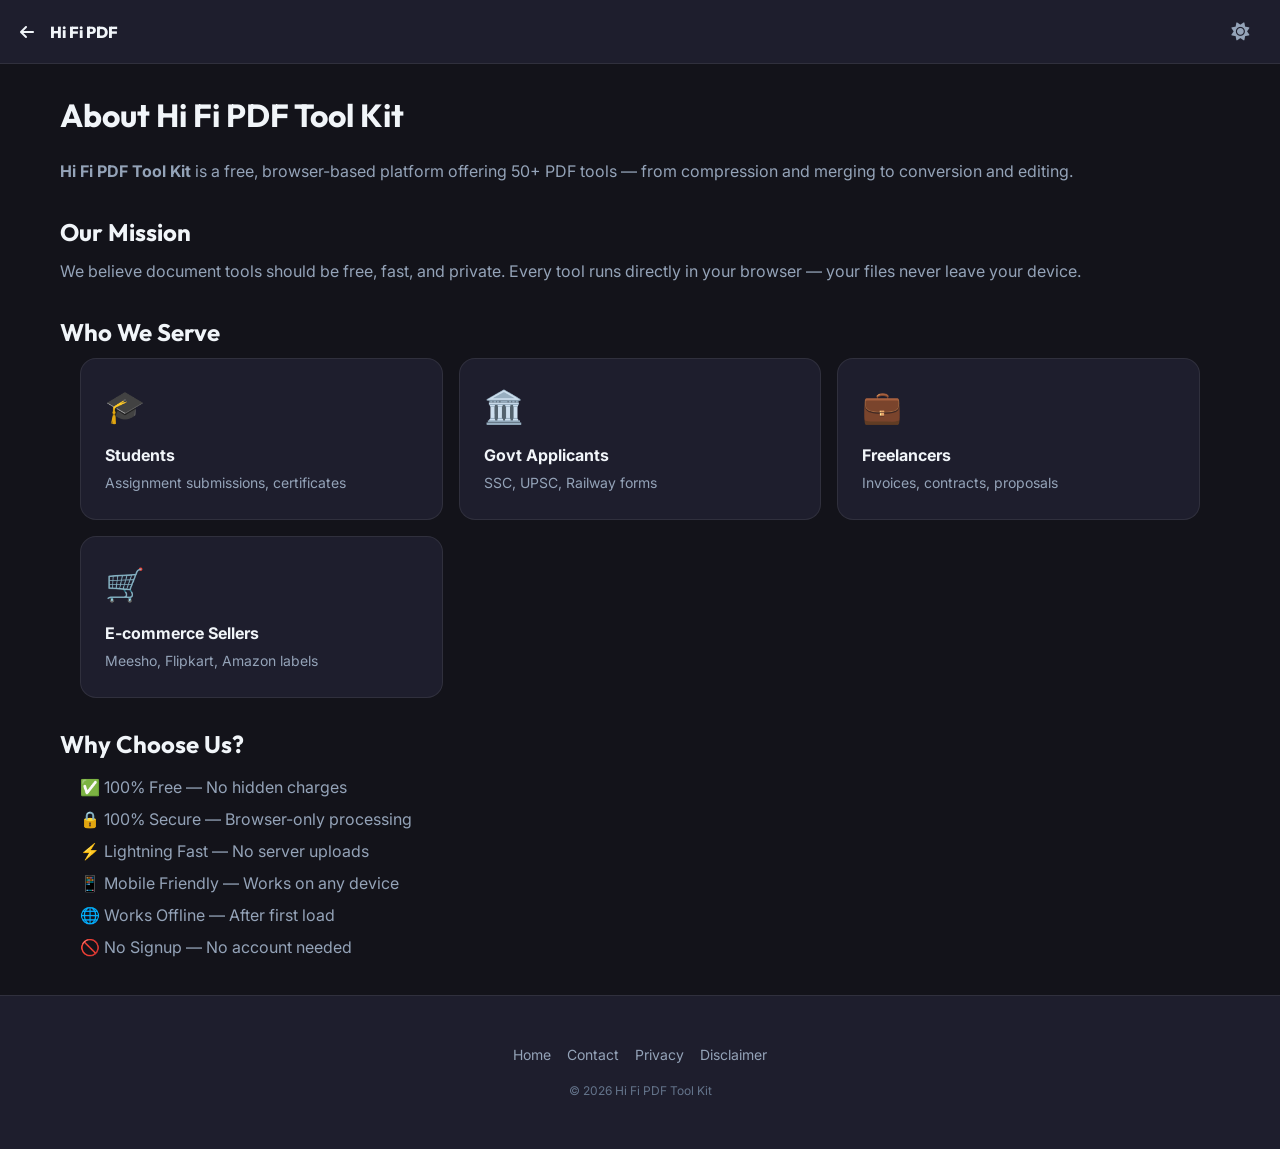
==== about.html @ 14dfd94e "Initial commit - Hi Fi PDF Tool Kit" ====
<!DOCTYPE html>
<html lang="en" data-theme="dark">
<head>
  <meta charset="UTF-8">
  <meta name="viewport" content="width=device-width, initial-scale=1.0">
  <title>About Us — Hi Fi PDF Tool Kit</title>
  <meta name="description" content="Learn about Hi Fi PDF Tool Kit — fast, secure, and smart PDF tools built for everyone.">
  <meta name="theme-color" content="#6C5CE7">
  <link rel="icon" type="image/svg+xml" href="data:image/svg+xml,<svg xmlns='http://www.w3.org/2000/svg' viewBox='0 0 100 100'><rect rx='20' width='100' height='100' fill='%236C5CE7'/><text x='50' y='68' text-anchor='middle' fill='white' font-size='42' font-family='Arial' font-weight='bold'>HF</text></svg>">
  <link rel="stylesheet" href="https://cdnjs.cloudflare.com/ajax/libs/font-awesome/6.5.1/css/all.min.css">
  <link rel="stylesheet" href="css/styles.css">
</head>
<body>
  <header class="top-nav">
    <a href="index.html" class="top-nav__brand" style="font-size:1rem"><i class="fas fa-arrow-left" style="-webkit-text-fill-color:var(--text-primary);margin-right:8px"></i> Hi Fi PDF</a>
    <div class="top-nav__actions"><button class="top-nav__btn" id="themeToggle" onclick="HiFiApp.toggleTheme()"><i class="fas fa-moon"></i></button></div>
  </header>
  <div class="container" style="padding:var(--space-xl) var(--container-padding)">
    <h1 style="margin-bottom:var(--space-lg)">About Hi Fi PDF Tool Kit</h1>
    <p style="margin-bottom:var(--space-base)"><strong>Hi Fi PDF Tool Kit</strong> is a free, browser-based platform offering 50+ PDF tools — from compression and merging to conversion and editing.</p>
    <h2 style="margin-top:var(--space-xl);margin-bottom:var(--space-md)">Our Mission</h2>
    <p style="margin-bottom:var(--space-base)">We believe document tools should be free, fast, and private. Every tool runs directly in your browser — your files never leave your device.</p>
    <h2 style="margin-top:var(--space-xl);margin-bottom:var(--space-md)">Who We Serve</h2>
    <div class="benefits-grid mt-md">
      <div class="benefit-card"><div class="benefit-card__icon">🎓</div><div class="benefit-card__title">Students</div><div class="benefit-card__desc">Assignment submissions, certificates</div></div>
      <div class="benefit-card"><div class="benefit-card__icon">🏛️</div><div class="benefit-card__title">Govt Applicants</div><div class="benefit-card__desc">SSC, UPSC, Railway forms</div></div>
      <div class="benefit-card"><div class="benefit-card__icon">💼</div><div class="benefit-card__title">Freelancers</div><div class="benefit-card__desc">Invoices, contracts, proposals</div></div>
      <div class="benefit-card"><div class="benefit-card__icon">🛒</div><div class="benefit-card__title">E-commerce Sellers</div><div class="benefit-card__desc">Meesho, Flipkart, Amazon labels</div></div>
    </div>
    <h2 style="margin-top:var(--space-xl);margin-bottom:var(--space-md)">Why Choose Us?</h2>
    <ul style="padding-left:20px;color:var(--text-secondary);line-height:2">
      <li>✅ 100% Free — No hidden charges</li>
      <li>🔒 100% Secure — Browser-only processing</li>
      <li>⚡ Lightning Fast — No server uploads</li>
      <li>📱 Mobile Friendly — Works on any device</li>
      <li>🌐 Works Offline — After first load</li>
      <li>🚫 No Signup — No account needed</li>
    </ul>
  </div>
  <footer class="footer"><div class="footer__links"><a href="index.html">Home</a><a href="contact.html">Contact</a><a href="privacy.html">Privacy</a><a href="disclaimer.html">Disclaimer</a></div><p class="footer__copy">© 2026 Hi Fi PDF Tool Kit</p></footer>
  <nav class="bottom-nav"><a href="index.html" class="bottom-nav__item"><i class="fas fa-home"></i><span>Home</span></a><a href="tool.html?id=compress-pdf" class="bottom-nav__item"><i class="fas fa-compress-arrows-alt"></i><span>Compress</span></a><a href="tool.html?id=merge-pdf" class="bottom-nav__item"><i class="fas fa-object-group"></i><span>Merge</span></a><a href="tool.html?id=jpg-to-pdf" class="bottom-nav__item"><i class="fas fa-image"></i><span>Convert</span></a><a href="tool.html?id=recent-history" class="bottom-nav__item"><i class="fas fa-history"></i><span>Recent</span></a></nav>
  <script src="js/tools-config.js"></script><script src="js/app.js"></script>
</body>
</html>
---- css/styles.css ----
/* ============================================
   Hi Fi PDF Tool Kit — Design System v3.0
   iLovePDF-Inspired Professional Redesign
   ============================================ */

/* --- Google Fonts --- */
@import url('https://fonts.googleapis.com/css2?family=Inter:wght@400;500;600;700;800&family=Outfit:wght@600;700;800&display=swap');

/* --- CSS Custom Properties --- */
:root {
  /* Primary Brand */
  --primary: #6C5CE7;
  --primary-light: #a29bfe;
  --primary-dark: #5a4bd1;
  --primary-gradient: linear-gradient(135deg, #6C5CE7, #a855f7);
  --primary-glow: 0 0 20px rgba(108, 92, 231, 0.3);

  /* Accent */
  --accent: #00B894;
  --accent-light: #55efc4;
  --accent-gradient: linear-gradient(135deg, #00B894, #00cec9);

  /* Backgrounds — Light, Clean, Professional */
  --bg-body: #f5f7ff;
  --bg-primary: #f5f7ff;
  --bg-secondary: #eef1fb;
  --bg-card: #FFFFFF;
  --bg-card-alt: #f0f2fa;
  --bg-elevated: #FFFFFF;
  --bg-glass: rgba(255, 255, 255, 0.85);
  --bg-overlay: rgba(0, 0, 0, 0.5);
  --bg-hero: linear-gradient(180deg, #ede8ff 0%, #f5f7ff 100%);

  /* Text */
  --text-primary: #1e293b;
  --text-secondary: #64748b;
  --text-tertiary: #94a3b8;
  --text-on-primary: #FFFFFF;

  /* Borders */
  --border: #e2e8f0;
  --border-light: #f1f5f9;
  --border-focus: #6C5CE7;

  /* Status */
  --success: #00B894;
  --success-bg: rgba(0, 184, 148, 0.1);
  --warning: #FDCB6E;
  --warning-bg: rgba(253, 203, 110, 0.1);
  --error: #E17055;
  --error-bg: rgba(225, 112, 85, 0.1);
  --info: #74b9ff;
  --info-bg: rgba(116, 185, 255, 0.1);

  /* Shadows */
  --shadow-sm: 0 1px 3px rgba(0, 0, 0, 0.04);
  --shadow-md: 0 4px 12px rgba(0, 0, 0, 0.06);
  --shadow-lg: 0 8px 30px rgba(0, 0, 0, 0.08);
  --shadow-xl: 0 20px 50px rgba(0, 0, 0, 0.1);
  --shadow-card: 0 1px 3px rgba(0,0,0,0.04), 0 2px 8px rgba(108, 92, 231, 0.04);
  --shadow-card-hover: 0 8px 30px rgba(108, 92, 231, 0.12), 0 2px 8px rgba(0,0,0,0.04);

  /* Radius */
  --radius-sm: 8px;
  --radius-md: 12px;
  --radius-lg: 16px;
  --radius-xl: 24px;
  --radius-full: 9999px;

  /* Spacing */
  --space-xs: 4px;
  --space-sm: 8px;
  --space-md: 12px;
  --space-base: 16px;
  --space-lg: 24px;
  --space-xl: 32px;
  --space-2xl: 48px;
  --space-3xl: 64px;

  /* Typography */
  --font-body: 'Inter', -apple-system, BlinkMacSystemFont, sans-serif;
  --font-heading: 'Outfit', 'Inter', sans-serif;
  --fs-xs: 0.75rem;
  --fs-sm: 0.875rem;
  --fs-base: 1rem;
  --fs-lg: 1.125rem;
  --fs-xl: 1.5rem;
  --fs-2xl: 2rem;
  --fs-3xl: 2.75rem;
  --fs-4xl: 3.5rem;
  --fw-normal: 400;
  --fw-medium: 500;
  --fw-semibold: 600;
  --fw-bold: 700;
  --fw-extrabold: 800;
  --lh-tight: 1.2;
  --lh-normal: 1.5;
  --lh-relaxed: 1.7;

  /* Transitions */
  --transition-fast: 150ms ease;
  --transition-base: 250ms ease;
  --transition-slow: 400ms cubic-bezier(0.4, 0, 0.2, 1);
  --transition-bounce: 500ms cubic-bezier(0.34, 1.56, 0.64, 1);

  /* Z-Index */
  --z-dropdown: 100;
  --z-sticky: 200;
  --z-modal-bg: 300;
  --z-modal: 400;
  --z-toast: 500;
  --z-tooltip: 600;

  /* Layout */
  --nav-height: 64px;
  --bottom-nav-height: 64px;
  --max-width: 1200px;
  --container-padding: 20px;
}

/* --- Premium Dark Mode --- */
[data-theme="dark"] {
  --primary: #8b5cf6;
  --primary-light: #a78bfa;
  --primary-dark: #7c3aed;
  --primary-gradient: linear-gradient(135deg, #8b5cf6, #d946ef);
  --primary-glow: 0 0 25px rgba(139, 92, 246, 0.4);
  --accent: #22d3ee;
  --accent-light: #67e8f9;
  --accent-gradient: linear-gradient(135deg, #06b6d4, #3b82f6);
  --bg-body: #13131a;
  --bg-primary: #13131a;
  --bg-secondary: #1e1e2d;
  --bg-card: #1e1e2d;
  --bg-card-alt: #252538;
  --bg-elevated: #252538;
  --bg-glass: rgba(19, 19, 26, 0.85);
  --bg-overlay: rgba(0, 0, 0, 0.85);
  --bg-hero: linear-gradient(180deg, #1a1530 0%, #13131a 100%);
  --text-primary: #f1f5f9;
  --text-secondary: #94a3b8;
  --text-tertiary: #64748b;
  --border: rgba(255, 255, 255, 0.08);
  --border-light: rgba(255, 255, 255, 0.04);
  --shadow-sm: 0 1px 3px rgba(0, 0, 0, 0.3);
  --shadow-md: 0 4px 12px rgba(0, 0, 0, 0.4);
  --shadow-lg: 0 8px 30px rgba(0, 0, 0, 0.5);
  --shadow-card: 0 2px 8px rgba(0,0,0,0.3), inset 0 1px 0 rgba(255,255,255,0.03);
  --shadow-card-hover: 0 12px 30px rgba(139,92,246,0.2), inset 0 1px 0 rgba(255,255,255,0.08);
}

/* --- Reset & Base --- */
*, *::before, *::after {
  margin: 0;
  padding: 0;
  box-sizing: border-box;
}

html {
  scroll-behavior: smooth;
  -webkit-text-size-adjust: 100%;
  -webkit-tap-highlight-color: transparent;
}

body {
  font-family: var(--font-body);
  font-size: var(--fs-base);
  line-height: var(--lh-normal);
  color: var(--text-primary);
  background-color: var(--bg-body);
  min-height: 100vh;
  overflow-x: hidden;
  -webkit-font-smoothing: antialiased;
  -moz-osx-font-smoothing: grayscale;
  padding-bottom: calc(var(--bottom-nav-height) + 16px);
  position: relative;
}

/* Premium Ambient Background */
.ambient-bg {
  position: fixed;
  top: 0;
  left: 0;
  width: 100vw;
  height: 100vh;
  pointer-events: none;
  z-index: -1;
  overflow: hidden;
}
.ambient-bg::before, .ambient-bg::after {
  content: '';
  position: absolute;
  width: 700px;
  height: 700px;
  border-radius: 50%;
  filter: blur(150px);
  opacity: 0.12;
  animation: float 30s cubic-bezier(0.4, 0, 0.2, 1) infinite alternate;
}
[data-theme="dark"] .ambient-bg::before, [data-theme="dark"] .ambient-bg::after { opacity: 0.08; }
.ambient-bg::before {
  top: -300px;
  left: -200px;
  background: var(--primary);
}
.ambient-bg::after {
  bottom: -300px;
  right: -200px;
  background: #d946ef;
  animation-delay: -15s;
}
@keyframes float {
  0% { transform: translate(0, 0) scale(1); }
  50% { transform: translate(10%, 10%) scale(1.1); }
  100% { transform: translate(-5%, 5%) scale(0.95); }
}

a { color: var(--primary); text-decoration: none; transition: color var(--transition-fast); }
a:hover { color: var(--primary-dark); }
img { max-width: 100%; height: auto; display: block; }
button { cursor: pointer; font-family: inherit; border: none; background: none; }
input, select, textarea { font-family: inherit; font-size: inherit; }
ul, ol { list-style: none; }

/* --- Typography --- */
h1, h2, h3, h4, h5, h6 {
  font-family: var(--font-heading);
  font-weight: var(--fw-bold);
  line-height: var(--lh-tight);
  color: var(--text-primary);
}
h1 { font-size: var(--fs-2xl); }
h2 { font-size: var(--fs-xl); }
h3 { font-size: var(--fs-lg); }
p { color: var(--text-secondary); line-height: var(--lh-relaxed); }

/* --- Container --- */
.container {
  width: 100%;
  max-width: var(--max-width);
  margin: 0 auto;
  padding: 0 var(--container-padding);
}

/* ============================================
   TOP NAVIGATION BAR (iLovePDF-style)
   ============================================ */
.top-nav {
  position: sticky;
  top: 0;
  z-index: var(--z-sticky);
  background: var(--bg-card);
  border-bottom: 1px solid var(--border);
  height: var(--nav-height);
  display: flex;
  align-items: center;
  padding: 0 var(--container-padding);
  transition: box-shadow var(--transition-base);
}
.top-nav.scrolled {
  box-shadow: var(--shadow-md);
}

.top-nav__inner {
  display: flex;
  align-items: center;
  width: 100%;
  max-width: var(--max-width);
  margin: 0 auto;
}

.top-nav__brand {
  display: flex;
  align-items: center;
  gap: var(--space-sm);
  font-family: var(--font-heading);
  font-weight: var(--fw-extrabold);
  font-size: var(--fs-xl);
  color: var(--text-primary);
  text-decoration: none;
  flex-shrink: 0;
}
.top-nav__brand:hover { color: var(--primary); }

.top-nav__brand img, .top-nav__brand svg {
  width: 36px;
  height: 36px;
  border-radius: var(--radius-sm);
}

/* Desktop nav links */
.top-nav__links {
  display: none;
  align-items: center;
  gap: var(--space-lg);
  margin-left: var(--space-2xl);
}
@media (min-width: 769px) {
  .top-nav__links { display: flex; }
}
.top-nav__link {
  font-size: var(--fs-sm);
  font-weight: var(--fw-semibold);
  color: var(--text-secondary);
  text-decoration: none;
  text-transform: uppercase;
  letter-spacing: 0.5px;
  transition: color var(--transition-fast);
  white-space: nowrap;
}
.top-nav__link:hover, .top-nav__link.active {
  color: var(--text-primary);
}

.top-nav__actions {
  display: flex;
  align-items: center;
  gap: var(--space-sm);
  margin-left: auto;
}

.top-nav__btn {
  width: 40px;
  height: 40px;
  display: flex;
  align-items: center;
  justify-content: center;
  border-radius: var(--radius-full);
  color: var(--text-secondary);
  font-size: var(--fs-lg);
  transition: all var(--transition-fast);
}

.top-nav__btn:hover, .top-nav__btn.active {
  background: var(--bg-secondary);
  color: var(--primary);
}

/* ============================================
   HERO SECTION (iLovePDF-style)
   ============================================ */
.hero {
  background: var(--bg-hero);
  padding: var(--space-3xl) var(--container-padding) var(--space-2xl);
  text-align: center;
  position: relative;
  overflow: hidden;
}

.hero__title {
  font-family: var(--font-heading);
  font-size: clamp(1.8rem, 5vw, var(--fs-4xl));
  font-weight: var(--fw-extrabold);
  color: var(--text-primary);
  margin-bottom: var(--space-base);
  line-height: 1.15;
  letter-spacing: -1px;
  max-width: 800px;
  margin-left: auto;
  margin-right: auto;
}

.hero__tagline {
  font-size: clamp(var(--fs-base), 2vw, var(--fs-lg));
  color: var(--text-secondary);
  max-width: 700px;
  margin: 0 auto var(--space-xl);
  line-height: var(--lh-relaxed);
}

/* ============================================
   CATEGORY TABS (iLovePDF-style pills)
   ============================================ */
.category-tabs {
  display: flex;
  flex-wrap: wrap;
  justify-content: center;
  gap: var(--space-sm);
  padding: 0 var(--container-padding) var(--space-xl);
}

.category-tabs::-webkit-scrollbar { display: none; }

.category-tab {
  flex-shrink: 0;
  padding: 10px 20px;
  border-radius: var(--radius-full);
  font-size: var(--fs-sm);
  font-weight: var(--fw-medium);
  color: var(--text-secondary);
  background: transparent;
  border: 1.5px solid var(--border);
  white-space: nowrap;
  transition: all var(--transition-fast);
  display: flex;
  align-items: center;
  gap: var(--space-xs);
  cursor: pointer;
}

.category-tab:hover {
  border-color: var(--text-secondary);
  color: var(--text-primary);
  background: var(--bg-card);
}

.category-tab.active {
  background: var(--text-primary);
  color: var(--bg-card);
  border-color: var(--text-primary);
}
[data-theme="dark"] .category-tab.active {
  background: var(--primary);
  color: #fff;
  border-color: var(--primary);
}

.category-tab i { font-size: var(--fs-xs); }

/* ============================================
   SEARCH BAR
   ============================================ */
.search-bar {
  position: relative;
  max-width: 600px;
  margin: 0 auto var(--space-lg);
  padding: 0 var(--container-padding);
}

.search-bar__input {
  width: 100%;
  padding: 14px 20px;
  padding-left: 48px;
  border-radius: var(--radius-full);
  border: 1.5px solid var(--border);
  background: var(--bg-card);
  color: var(--text-primary);
  font-size: var(--fs-base);
  transition: all var(--transition-fast);
  outline: none;
  box-shadow: var(--shadow-sm);
}

.search-bar__input:focus {
  border-color: var(--primary);
  box-shadow: 0 0 0 3px rgba(108, 92, 231, 0.12);
}

.search-bar__input::placeholder { color: var(--text-tertiary); }

.search-bar__icon {
  position: absolute;
  left: calc(var(--container-padding) + 18px);
  top: 50%;
  transform: translateY(-50%);
  color: var(--text-tertiary);
  font-size: var(--fs-base);
}

.search-bar__clear {
  position: absolute;
  right: calc(var(--container-padding) + 14px);
  top: 50%;
  transform: translateY(-50%);
  color: var(--text-tertiary);
  font-size: var(--fs-sm);
  display: none;
  width: 28px;
  height: 28px;
  align-items: center;
  justify-content: center;
  border-radius: var(--radius-full);
}

.search-bar__clear.visible { display: flex; }

/* ============================================
   TOOL CARDS GRID (iLovePDF-style)
   ============================================ */
.tools-grid {
  display: grid;
  grid-template-columns: repeat(2, 1fr);
  gap: var(--space-base);
  padding: 0 var(--container-padding);
  max-width: var(--max-width);
  margin: 0 auto;
}

@media (min-width: 600px) { .tools-grid { grid-template-columns: repeat(3, 1fr); } }
@media (min-width: 900px) { .tools-grid { grid-template-columns: repeat(4, 1fr); gap: var(--space-lg); } }

/* ============================================
   TOOL CARD (iLovePDF-style – Large with Description)
   ============================================ */
.tool-card {
  background: var(--bg-card);
  border-radius: var(--radius-lg);
  padding: var(--space-lg);
  text-align: left;
  border: 1px solid var(--border);
  box-shadow: var(--shadow-card);
  transition: all 0.3s ease;
  cursor: pointer;
  position: relative;
  overflow: hidden;
  display: flex;
  flex-direction: column;
  align-items: flex-start;
  gap: var(--space-md);
  min-height: 180px;
  text-decoration: none;
  color: inherit;
}

.tool-card:hover {
  transform: translateY(-4px);
  box-shadow: var(--shadow-card-hover);
  border-color: var(--primary-light);
}

.tool-card:active {
  transform: translateY(-1px);
}

.tool-card__icon {
  width: 48px;
  height: 48px;
  border-radius: var(--radius-md);
  display: flex;
  align-items: center;
  justify-content: center;
  font-size: 1.3rem;
  color: #fff;
  flex-shrink: 0;
}

.tool-card__name {
  font-family: var(--font-heading);
  font-size: var(--fs-lg);
  font-weight: var(--fw-bold);
  color: var(--text-primary);
  line-height: var(--lh-tight);
  margin-top: auto;
}

.tool-card__desc {
  font-size: var(--fs-sm);
  color: var(--text-secondary);
  line-height: var(--lh-relaxed);
  display: -webkit-box;
  -webkit-line-clamp: 3;
  line-clamp: 3;
  -webkit-box-orient: vertical;
  overflow: hidden;
}

.tool-card__badge {
  position: absolute;
  top: var(--space-md);
  right: var(--space-md);
  font-size: 0.6rem;
  font-weight: var(--fw-bold);
  padding: 3px 8px;
  border-radius: var(--radius-full);
  text-transform: uppercase;
  letter-spacing: 0.5px;
}

.tool-card__badge--new { background: var(--accent); color: #fff; }
.tool-card__badge--hot { background: var(--error); color: #fff; }
.tool-card__badge--pro { background: var(--primary-gradient); color: #fff; }

/* Icon BG Colors */
.icon-bg-purple { background: linear-gradient(135deg, #6C5CE7, #a855f7); }
.icon-bg-blue { background: linear-gradient(135deg, #0984e3, #74b9ff); }
.icon-bg-green { background: linear-gradient(135deg, #00b894, #55efc4); }
.icon-bg-orange { background: linear-gradient(135deg, #e17055, #fab1a0); }
.icon-bg-pink { background: linear-gradient(135deg, #e84393, #fd79a8); }
.icon-bg-teal { background: linear-gradient(135deg, #00cec9, #81ecec); }
.icon-bg-red { background: linear-gradient(135deg, #d63031, #ff7675); }
.icon-bg-yellow { background: linear-gradient(135deg, #f39c12, #fdcb6e); }
.icon-bg-indigo { background: linear-gradient(135deg, #5f27cd, #a29bfe); }

/* ============================================
   SECTION HEADERS
   ============================================ */
.section-header {
  display: flex;
  align-items: center;
  justify-content: space-between;
  padding: var(--space-xl) var(--container-padding) var(--space-base);
  max-width: var(--max-width);
  margin: 0 auto;
}

.section-header__title {
  font-size: var(--fs-xl);
  font-weight: var(--fw-bold);
  display: flex;
  align-items: center;
  gap: var(--space-sm);
}

.section-header__link {
  font-size: var(--fs-sm);
  font-weight: var(--fw-medium);
  color: var(--primary);
}

/* ============================================
   FILE UPLOAD ZONE
   ============================================ */
.upload-zone {
  border: 2px dashed rgba(108, 92, 231, 0.4);
  border-radius: var(--radius-xl);
  padding: var(--space-2xl) var(--space-lg);
  text-align: center;
  transition: all 0.3s ease;
  cursor: pointer;
  background: var(--bg-card);
  position: relative;
  overflow: hidden;
}

.upload-zone:hover, .upload-zone.drag-over {
  border-color: var(--primary);
  background: rgba(108, 92, 231, 0.03);
  box-shadow: 0 10px 40px rgba(108, 92, 231, 0.12);
  transform: translateY(-2px);
}

.upload-zone:hover .upload-zone__icon {
  transform: scale(1.1) translateY(-5px);
  opacity: 1;
}

.upload-zone__icon {
  font-size: 3rem;
  color: var(--primary);
  margin-bottom: var(--space-base);
  transition: all 0.3s cubic-bezier(0.34, 1.56, 0.64, 1);
  opacity: 0.9;
}

.upload-zone__title {
  font-size: var(--fs-lg);
  font-weight: var(--fw-semibold);
  margin-bottom: var(--space-sm);
}

.upload-zone__subtitle {
  font-size: var(--fs-sm);
  color: var(--text-tertiary);
}

.upload-zone__btn {
  display: inline-flex;
  align-items: center;
  gap: var(--space-sm);
  margin-top: var(--space-base);
  padding: var(--space-md) var(--space-lg);
  background: var(--primary-gradient);
  color: #fff;
  border-radius: var(--radius-full);
  font-weight: var(--fw-semibold);
  font-size: var(--fs-base);
  box-shadow: var(--primary-glow);
  transition: all var(--transition-base);
}

.upload-zone__btn:hover {
  transform: translateY(-2px);
  box-shadow: 0 6px 20px rgba(108, 92, 231, 0.4);
}

/* ============================================
   BUTTONS
   ============================================ */
.btn {
  display: inline-flex;
  align-items: center;
  justify-content: center;
  gap: var(--space-sm);
  font-weight: var(--fw-semibold);
  border-radius: var(--radius-full);
  transition: all var(--transition-base);
  white-space: nowrap;
  line-height: 1;
  text-decoration: none;
}

.btn--primary {
  background: var(--primary-gradient);
  color: #fff;
  padding: var(--space-md) var(--space-lg);
  box-shadow: var(--primary-glow);
}

.btn--primary:hover { transform: translateY(-1px); box-shadow: 0 6px 20px rgba(108, 92, 231, 0.4); }

.btn--secondary {
  background: var(--bg-card);
  color: var(--text-primary);
  padding: var(--space-md) var(--space-lg);
  border: 1px solid var(--border);
}

.btn--secondary:hover { border-color: var(--primary); color: var(--primary); }

.btn--success {
  background: var(--accent-gradient);
  color: #fff;
  padding: var(--space-md) var(--space-lg);
}

.btn--sm { padding: var(--space-sm) var(--space-base); font-size: var(--fs-sm); }
.btn--lg { padding: var(--space-base) var(--space-xl); font-size: var(--fs-lg); }
.btn--block { width: 100%; }
.btn:disabled { opacity: 0.5; pointer-events: none; }

/* ============================================
   PROGRESS BAR
   ============================================ */
.progress {
  width: 100%;
  height: 8px;
  background: var(--bg-secondary);
  border-radius: var(--radius-full);
  overflow: hidden;
}

.progress__bar {
  height: 100%;
  background: var(--primary-gradient);
  border-radius: var(--radius-full);
  transition: width var(--transition-slow);
  width: 0%;
}

.progress__bar--success { background: var(--accent-gradient); }

/* ============================================
   RESULT CARD
   ============================================ */
.result-card {
  background: var(--bg-card);
  border-radius: var(--radius-lg);
  padding: var(--space-lg);
  border: 1px solid var(--border-light);
  box-shadow: var(--shadow-md);
}

.result-card__header {
  display: flex;
  align-items: center;
  gap: var(--space-md);
  margin-bottom: var(--space-base);
}

.result-card__icon {
  width: 48px;
  height: 48px;
  border-radius: var(--radius-md);
  background: var(--success-bg);
  color: var(--success);
  display: flex;
  align-items: center;
  justify-content: center;
  font-size: var(--fs-xl);
}

.result-card__info { flex: 1; }
.result-card__filename { font-weight: var(--fw-semibold); font-size: var(--fs-sm); }
.result-card__meta { font-size: var(--fs-xs); color: var(--text-tertiary); }

.result-card__savings {
  display: inline-flex;
  align-items: center;
  gap: var(--space-xs);
  background: var(--success-bg);
  color: var(--success);
  padding: var(--space-xs) var(--space-sm);
  border-radius: var(--radius-full);
  font-size: var(--fs-xs);
  font-weight: var(--fw-bold);
}

/* ============================================
   FAQ ACCORDION
   ============================================ */
.faq-item {
  border: 1px solid var(--border);
  border-radius: var(--radius-md);
  margin-bottom: var(--space-sm);
  overflow: hidden;
  background: var(--bg-card);
}

.faq-item__q {
  width: 100%;
  padding: var(--space-base);
  display: flex;
  align-items: center;
  justify-content: space-between;
  font-weight: var(--fw-semibold);
  font-size: var(--fs-sm);
  color: var(--text-primary);
  text-align: left;
  transition: background var(--transition-fast);
}

.faq-item__q:hover { background: var(--bg-secondary); }
.faq-item__q i { transition: transform var(--transition-base); color: var(--text-tertiary); }
.faq-item.open .faq-item__q i { transform: rotate(180deg); }

.faq-item__a {
  max-height: 0;
  overflow: hidden;
  transition: max-height var(--transition-slow);
}

.faq-item.open .faq-item__a { max-height: 500px; }

.faq-item__a-inner {
  padding: 0 var(--space-base) var(--space-base);
  font-size: var(--fs-sm);
  color: var(--text-secondary);
  line-height: var(--lh-relaxed);
}

/* ============================================
   BOTTOM NAVIGATION
   ============================================ */
.bottom-nav {
  position: fixed;
  bottom: 0;
  left: 0;
  right: 0;
  z-index: var(--z-sticky);
  background: var(--bg-card);
  border-top: 1px solid var(--border);
  height: var(--bottom-nav-height);
  display: flex;
  align-items: center;
  justify-content: space-around;
  padding: 0 var(--space-sm);
}

.bottom-nav__item {
  display: flex;
  flex-direction: column;
  align-items: center;
  gap: 3px;
  padding: var(--space-xs) var(--space-sm);
  color: var(--text-tertiary);
  font-size: 0.65rem;
  font-weight: var(--fw-medium);
  transition: color var(--transition-fast);
  min-width: 56px;
  text-decoration: none;
  position: relative;
}

.bottom-nav__item i { font-size: 1.25rem; }
.bottom-nav__item:hover, .bottom-nav__item.active { color: var(--primary); }

.bottom-nav__item.active::after {
  content: '';
  position: absolute;
  top: 0;
  width: 24px;
  height: 3px;
  background: var(--primary-gradient);
  border-radius: 0 0 3px 3px;
}

/* Hide bottom nav on desktop */
@media (min-width: 769px) {
  .bottom-nav { display: none; }
  body { padding-bottom: 0; }
}

/* ============================================
   TOAST NOTIFICATION
   ============================================ */
.toast-container {
  position: fixed;
  top: calc(var(--nav-height) + 8px);
  right: var(--container-padding);
  left: var(--container-padding);
  z-index: var(--z-toast);
  display: flex;
  flex-direction: column;
  gap: var(--space-sm);
  pointer-events: none;
}

.toast {
  background: var(--bg-elevated);
  border-radius: var(--radius-md);
  padding: var(--space-md) var(--space-base);
  box-shadow: var(--shadow-lg);
  border-left: 4px solid var(--primary);
  display: flex;
  align-items: center;
  gap: var(--space-md);
  pointer-events: auto;
  animation: slideInRight 0.3s ease;
}

.toast--success { border-left-color: var(--success); }
.toast--error { border-left-color: var(--error); }
.toast--warning { border-left-color: var(--warning); }
.toast__msg { flex: 1; font-size: var(--fs-sm); font-weight: var(--fw-medium); }
.toast__close { color: var(--text-tertiary); font-size: var(--fs-sm); padding: var(--space-xs); }

/* ============================================
   MODAL
   ============================================ */
.modal-overlay {
  position: fixed;
  inset: 0;
  background: var(--bg-overlay);
  z-index: var(--z-modal-bg);
  display: flex;
  align-items: flex-end;
  justify-content: center;
  opacity: 0;
  visibility: hidden;
  transition: all var(--transition-base);
}

.modal-overlay.active { opacity: 1; visibility: visible; }

.modal {
  background: var(--bg-card);
  border-radius: var(--radius-xl) var(--radius-xl) 0 0;
  width: 100%;
  max-width: 500px;
  max-height: 85vh;
  overflow-y: auto;
  transform: translateY(100%);
  transition: transform var(--transition-slow);
  padding: var(--space-lg);
}

.modal-overlay.active .modal { transform: translateY(0); }

.modal__handle {
  width: 40px;
  height: 4px;
  background: var(--border);
  border-radius: var(--radius-full);
  margin: 0 auto var(--space-base);
}

@media (min-width: 769px) {
  .modal-overlay { align-items: center; }
  .modal {
    border-radius: var(--radius-xl);
    max-height: 80vh;
    transform: translateY(20px) scale(0.95);
  }
  .modal-overlay.active .modal { transform: translateY(0) scale(1); }
}

/* ============================================
   AD ZONES
   ============================================ */
.ad-zone {
  background: var(--bg-secondary);
  border: 1px dashed var(--border);
  border-radius: var(--radius-md);
  padding: var(--space-base);
  text-align: center;
  color: var(--text-tertiary);
  font-size: var(--fs-xs);
  min-height: 60px;
  display: flex;
  align-items: center;
  justify-content: center;
  margin: var(--space-base) var(--container-padding);
  max-width: var(--max-width);
}

.ad-zone--sticky {
  position: fixed;
  bottom: var(--bottom-nav-height);
  left: 0;
  right: 0;
  z-index: var(--z-dropdown);
  margin: 0;
  border-radius: 0;
}

/* ============================================
   STEPS GUIDE
   ============================================ */
.steps { counter-reset: step; padding: 0 var(--container-padding); }

.step {
  display: flex;
  gap: var(--space-base);
  padding: var(--space-base) 0;
  position: relative;
}

.step::before {
  counter-increment: step;
  content: counter(step);
  width: 32px;
  height: 32px;
  border-radius: var(--radius-full);
  background: var(--primary-gradient);
  color: #fff;
  display: flex;
  align-items: center;
  justify-content: center;
  font-weight: var(--fw-bold);
  font-size: var(--fs-sm);
  flex-shrink: 0;
}

.step__content { flex: 1; }
.step__title { font-weight: var(--fw-semibold); font-size: var(--fs-base); margin-bottom: 2px; }
.step__desc { font-size: var(--fs-sm); color: var(--text-secondary); }

/* ============================================
   BENEFITS GRID (iLovePDF-style)
   ============================================ */
.benefits-grid {
  display: grid;
  grid-template-columns: repeat(2, 1fr);
  gap: var(--space-base);
  padding: 0 var(--container-padding);
  max-width: var(--max-width);
  margin: 0 auto;
}
@media (min-width: 769px) {
  .benefits-grid { grid-template-columns: repeat(3, 1fr); }
}

.benefit-card {
  background: var(--bg-card);
  border-radius: var(--radius-lg);
  padding: var(--space-lg);
  border: 1px solid var(--border);
  transition: transform 0.3s ease, box-shadow 0.3s ease;
}
.benefit-card:hover {
  transform: translateY(-3px);
  box-shadow: var(--shadow-md);
}

.benefit-card__icon { font-size: 2rem; margin-bottom: var(--space-md); }
.benefit-card__title { font-size: var(--fs-base); font-weight: var(--fw-bold); margin-bottom: var(--space-xs); color: var(--text-primary); }
.benefit-card__desc { font-size: var(--fs-sm); color: var(--text-secondary); line-height: var(--lh-relaxed); }

/* ============================================
   RELATED TOOLS
   ============================================ */
.related-tools {
  display: flex;
  gap: var(--space-md);
  overflow-x: auto;
  scrollbar-width: none;
  padding: 0 var(--container-padding) var(--space-base);
}

.related-tools::-webkit-scrollbar { display: none; }

/* ============================================
   FILE LIST
   ============================================ */
.file-list { padding: 0 var(--container-padding); }

.file-item {
  display: flex;
  align-items: center;
  gap: var(--space-md);
  padding: var(--space-md) 0;
  border-bottom: 1px solid var(--border-light);
}

.file-item__icon {
  width: 40px;
  height: 40px;
  border-radius: var(--radius-sm);
  background: var(--error-bg);
  color: var(--error);
  display: flex;
  align-items: center;
  justify-content: center;
}

.file-item__info { flex: 1; min-width: 0; }
.file-item__name { font-size: var(--fs-sm); font-weight: var(--fw-medium); white-space: nowrap; overflow: hidden; text-overflow: ellipsis; }
.file-item__size { font-size: var(--fs-xs); color: var(--text-tertiary); }
.file-item__remove { color: var(--text-tertiary); padding: var(--space-xs); }

/* ============================================
   SETTINGS ROW
   ============================================ */
.setting-row {
  display: flex;
  align-items: center;
  justify-content: space-between;
  padding: var(--space-md) var(--container-padding);
}

.setting-row__label { font-size: var(--fs-sm); font-weight: var(--fw-medium); }
.setting-row__desc { font-size: var(--fs-xs); color: var(--text-tertiary); }

/* Toggle Switch */
.toggle {
  position: relative;
  width: 48px;
  height: 26px;
}

.toggle input { opacity: 0; width: 0; height: 0; }

.toggle__slider {
  position: absolute;
  inset: 0;
  background: var(--border);
  border-radius: var(--radius-full);
  transition: background var(--transition-base);
  cursor: pointer;
}

.toggle__slider::before {
  content: '';
  position: absolute;
  width: 20px;
  height: 20px;
  left: 3px;
  top: 3px;
  background: #fff;
  border-radius: 50%;
  transition: transform var(--transition-base);
  box-shadow: var(--shadow-sm);
}

.toggle input:checked + .toggle__slider { background: var(--primary); }
.toggle input:checked + .toggle__slider::before { transform: translateX(22px); }

/* Range Slider */
input[type="range"] {
  -webkit-appearance: none;
  appearance: none;
  width: 100%;
  height: 6px;
  border-radius: var(--radius-full);
  background: var(--bg-secondary);
  outline: none;
}

input[type="range"]::-webkit-slider-thumb {
  -webkit-appearance: none;
  appearance: none;
  width: 22px;
  height: 22px;
  border-radius: 50%;
  background: var(--primary);
  cursor: pointer;
  box-shadow: var(--primary-glow);
}

/* Select Dropdown */
.select {
  width: 100%;
  padding: var(--space-md);
  border-radius: var(--radius-md);
  border: 1.5px solid var(--border);
  background: var(--bg-card);
  color: var(--text-primary);
  font-size: var(--fs-sm);
  outline: none;
  appearance: none;
  background-image: url("data:image/svg+xml,%3Csvg xmlns='http://www.w3.org/2000/svg' width='12' height='12' viewBox='0 0 12 12'%3E%3Cpath fill='%23636E8A' d='M6 8L1 3h10z'/%3E%3C/svg%3E");
  background-repeat: no-repeat;
  background-position: right 12px center;
}

.select:focus { border-color: var(--primary); }

/* ============================================
   CHIP / TAG
   ============================================ */
.chip {
  display: inline-flex;
  align-items: center;
  gap: var(--space-xs);
  padding: var(--space-xs) var(--space-md);
  border-radius: var(--radius-full);
  font-size: var(--fs-xs);
  font-weight: var(--fw-medium);
  background: var(--bg-secondary);
  color: var(--text-secondary);
}

.chip--primary { background: rgba(108, 92, 231, 0.1); color: var(--primary); }

/* ============================================
   TOOL PAGE WRAPPER
   ============================================ */
.tool-page { padding-bottom: var(--space-3xl); }

.tool-page__header {
  padding: var(--space-lg) var(--container-padding);
  text-align: center;
}

.tool-page__header h1 {
  font-size: var(--fs-xl);
  margin-bottom: var(--space-sm);
}

.tool-page__intro {
  font-size: var(--fs-sm);
  color: var(--text-secondary);
  max-width: 500px;
  margin: 0 auto;
}

/* ============================================
   FOOTER
   ============================================ */
.footer {
  background: var(--bg-card);
  border-top: 1px solid var(--border);
  padding: var(--space-2xl) var(--container-padding);
  text-align: center;
  margin-bottom: var(--bottom-nav-height);
}
@media (min-width: 769px) {
  .footer { margin-bottom: 0; }
}

.footer__links {
  display: flex;
  flex-wrap: wrap;
  justify-content: center;
  gap: var(--space-base);
  margin-bottom: var(--space-base);
}

.footer__links a {
  font-size: var(--fs-sm);
  color: var(--text-secondary);
}
.footer__links a:hover { color: var(--primary); }

.footer__copy {
  font-size: var(--fs-xs);
  color: var(--text-tertiary);
}

/* ============================================
   UTILITY CLASSES
   ============================================ */
.text-center { text-align: center; }
.text-primary { color: var(--primary) !important; }
.text-success { color: var(--success) !important; }
.text-error { color: var(--error) !important; }
.mt-sm { margin-top: var(--space-sm); }
.mt-md { margin-top: var(--space-md); }
.mt-base { margin-top: var(--space-base); }
.mt-lg { margin-top: var(--space-lg); }
.mt-xl { margin-top: var(--space-xl); }
.mb-sm { margin-bottom: var(--space-sm); }
.mb-md { margin-bottom: var(--space-md); }
.mb-base { margin-bottom: var(--space-base); }
.mb-lg { margin-bottom: var(--space-lg); }
.px-base { padding-left: var(--container-padding); padding-right: var(--container-padding); }
.hidden { display: none !important; }
.sr-only { position: absolute; width: 1px; height: 1px; padding: 0; margin: -1px; overflow: hidden; clip: rect(0,0,0,0); border: 0; }

/* ============================================
   KEYFRAME ANIMATIONS
   ============================================ */
@keyframes slideInRight { from { transform: translateX(100%); opacity: 0; } to { transform: translateX(0); opacity: 1; } }
@keyframes slideInUp { from { transform: translateY(20px); opacity: 0; } to { transform: translateY(0); opacity: 1; } }
@keyframes fadeIn { from { opacity: 0; } to { opacity: 1; } }
@keyframes pulse { 0%, 100% { opacity: 1; } 50% { opacity: 0.5; } }
@keyframes shimmer { 0% { background-position: -200% 0; } 100% { background-position: 200% 0; } }
@keyframes spin { to { transform: rotate(360deg); } }
@keyframes bounceIn { 0% { transform: scale(0.3); opacity:0; } 50% { transform: scale(1.05); } 70% { transform: scale(0.95); } 100% { transform: scale(1); opacity:1; } }

.animate-fade-in { animation: fadeIn 0.4s ease; }
.animate-slide-up { animation: slideInUp 0.4s ease; }
.animate-bounce-in { animation: bounceIn 0.5s ease; }

.skeleton {
  background: linear-gradient(90deg, var(--bg-secondary) 25%, var(--border-light) 50%, var(--bg-secondary) 75%);
  background-size: 200% 100%;
  animation: shimmer 1.5s infinite;
  border-radius: var(--radius-sm);
}

.spinner {
  width: 24px;
  height: 24px;
  border: 3px solid var(--border);
  border-top-color: var(--primary);
  border-radius: 50%;
  animation: spin 0.8s linear infinite;
}

/* ============================================
   HERO STATS (for mobile/inline use)
   ============================================ */
.hero__stats {
  display: inline-flex;
  justify-content: center;
  gap: var(--space-2xl);
  margin-top: var(--space-lg);
}
.hero__stat { text-align: center; }
.hero__stat-value {
  font-family: var(--font-heading);
  font-size: var(--fs-xl);
  font-weight: var(--fw-bold);
  color: var(--primary);
}
.hero__stat-label { font-size: var(--fs-xs); color: var(--text-tertiary); text-transform: uppercase; letter-spacing: 1px; font-weight: var(--fw-semibold); }
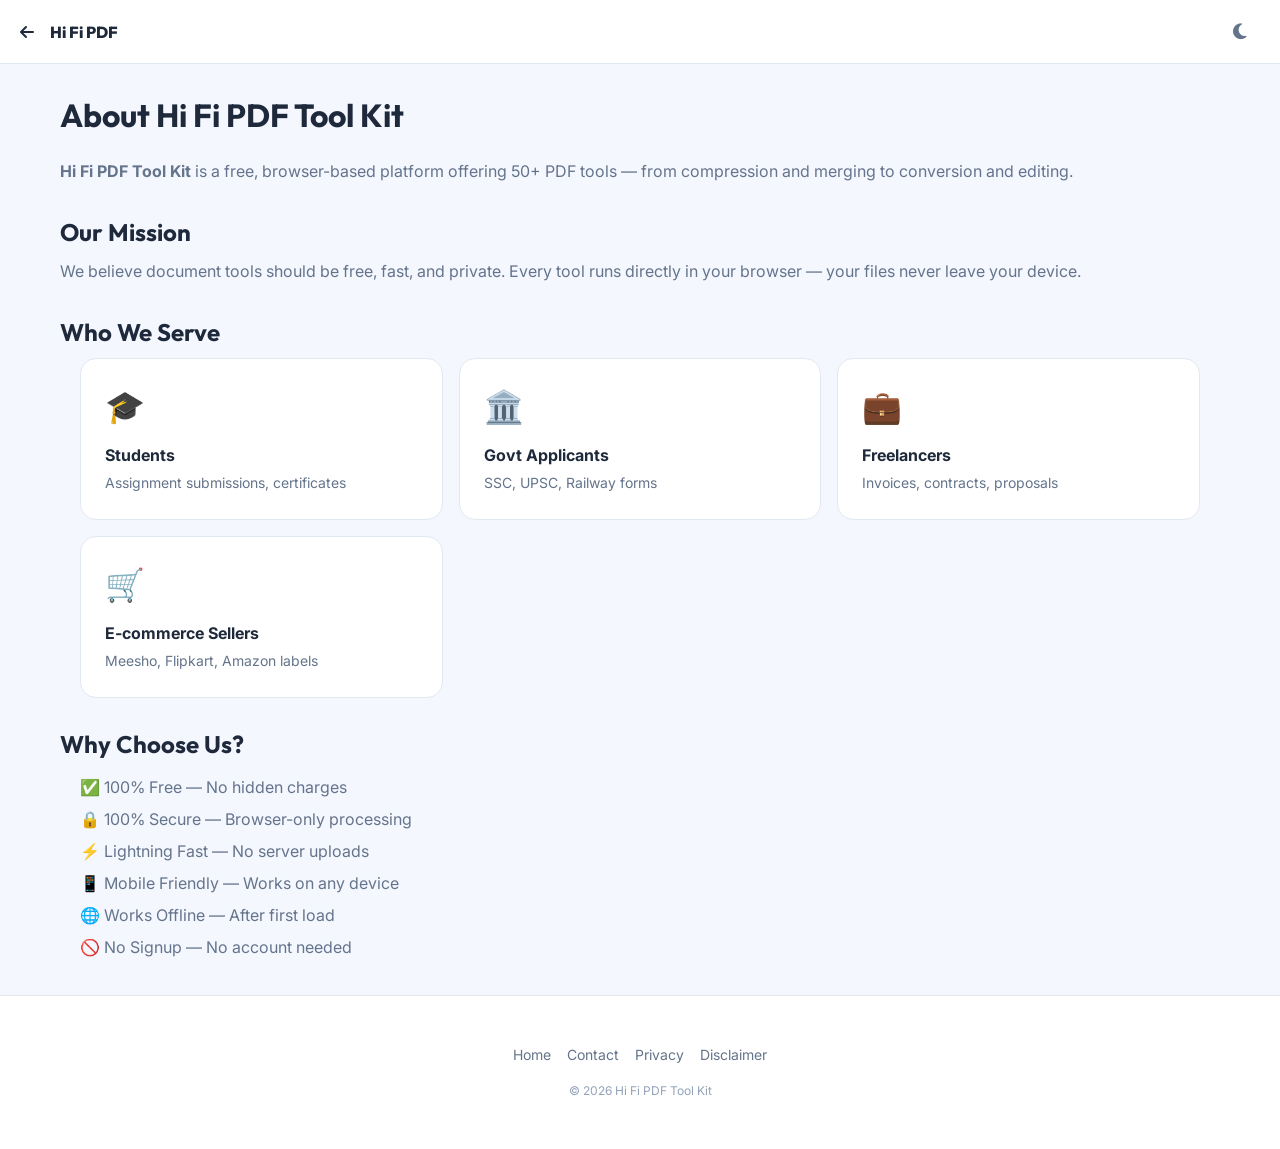
==== commit 23fd11f1: "Set default theme to light mode" ====
--- a/about.html
+++ b/about.html
@@ -1,5 +1,5 @@
 <!DOCTYPE html>
-<html lang="en" data-theme="dark">
+<html lang="en" data-theme="light">
 <head>
   <meta charset="UTF-8">
   <meta name="viewport" content="width=device-width, initial-scale=1.0">
